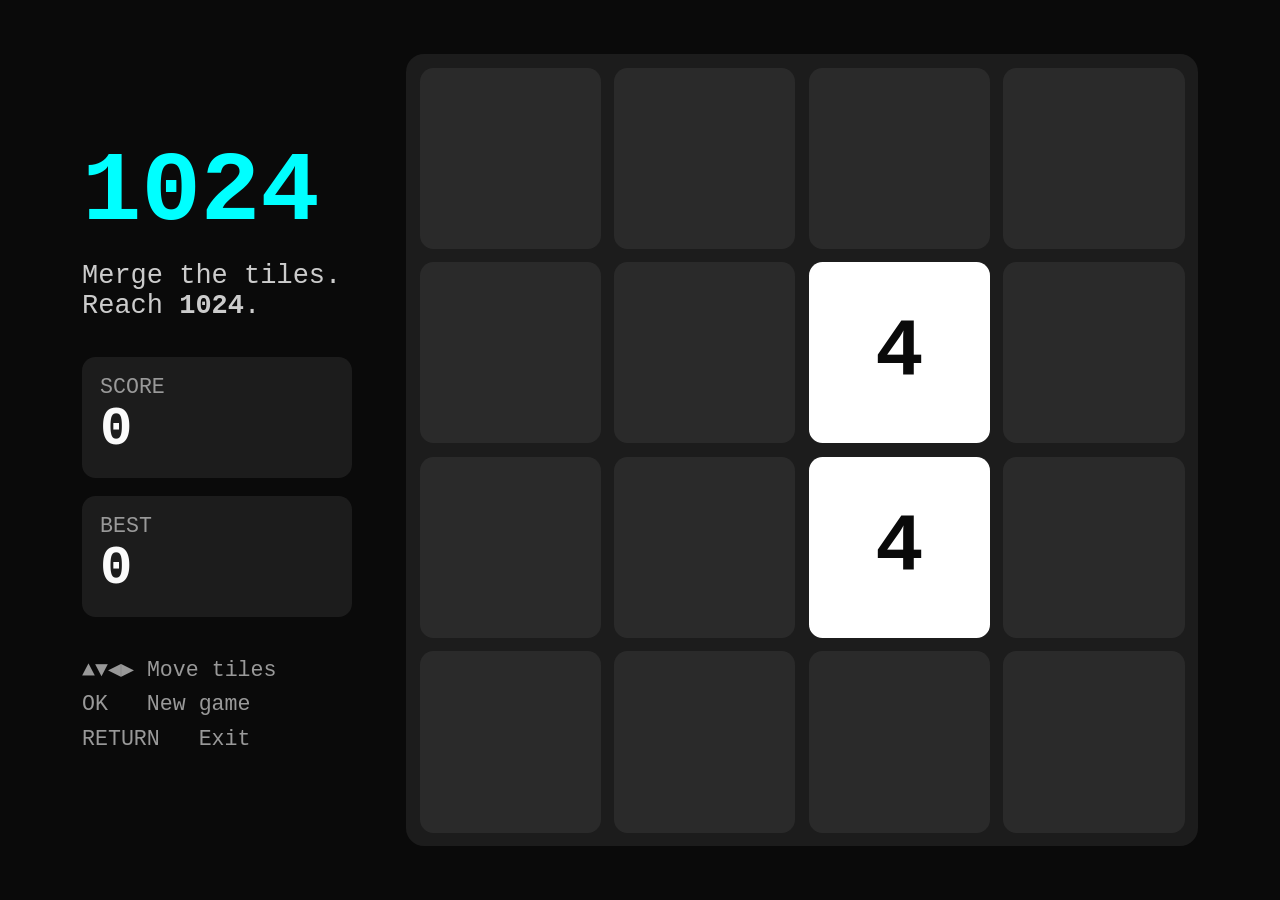
==== tizen/index.html @ dad3f527 "Add Samsung Tizen TV web app version of the game - tizen/: HTML/JS port of 1024 (remote-control keys" ====
<!DOCTYPE html>
<html lang="en">
<head>
<meta charset="utf-8">
<title>Game 1024</title>
<meta name="viewport" content="width=device-width, initial-scale=1">
<link rel="stylesheet" href="style.css">
</head>
<body>
<div id="app">
  <div id="side">
    <h1>1024</h1>
    <p class="tag">Merge the tiles. Reach <b>1024</b>.</p>
    <div class="box"><span>SCORE</span><strong id="score">0</strong></div>
    <div class="box"><span>BEST</span><strong id="best">0</strong></div>
    <p class="help">&#9650;&#9660;&#9664;&#9654; Move tiles<br>OK&nbsp;&nbsp; New game<br>RETURN&nbsp;&nbsp; Exit</p>
  </div>
  <div id="board"></div>
  <div id="overlay" class="hidden"><div><h2 id="ov-title"></h2><p id="ov-text"></p></div></div>
</div>
<script src="game.js"></script>
</body>
</html>
---- tizen/style.css ----
* { box-sizing: border-box; margin: 0; padding: 0; }
html, body { width: 100%; height: 100%; background: #0a0a0a; color: #fafafa;
  font-family: "Courier New", monospace; overflow: hidden; }
#app { position: relative; width: 100vw; height: 100vh; display: flex;
  align-items: center; justify-content: center; gap: 6vmin; }
#side { width: 30vmin; }
h1 { font-size: 11vmin; color: #00ffff; line-height: 1; }
.tag { font-size: 3vmin; margin: 2vmin 0 4vmin; color: #ccc; }
.box { background: #1c1c1c; border-radius: 1.5vmin; padding: 2vmin; margin-bottom: 2vmin; }
.box span { display: block; font-size: 2.4vmin; color: #999; }
.box strong { font-size: 6vmin; }
.help { margin-top: 4vmin; font-size: 2.4vmin; color: #999; line-height: 1.6; }
#board { width: 88vmin; height: 88vmin; background: #1c1c1c; border-radius: 2vmin;
  padding: 1.5vmin; display: grid; grid-template-columns: repeat(4, 1fr);
  grid-template-rows: repeat(4, 1fr); gap: 1.5vmin; }
.tile { border-radius: 1.5vmin; background: #2a2a2a; color: #0a0a0a; display: flex;
  align-items: center; justify-content: center; font-weight: bold; font-size: 9vmin; }
.tile.small { font-size: 7vmin; }
.tile.pop { animation: pop .15s ease-out; }
@keyframes pop { from { transform: scale(.6); } to { transform: scale(1); } }
.v1  { background:#00ffff; } .v2  { background:#ffffff; } .v3 { background:#e6e6e6; }
.v4  { background:#ff3b3b; } .v5  { background:#3bff3b; } .v6 { background:#ff7f00; }
.v7  { background:#4a6bff; color:#fff; } .v8 { background:#a020a0; color:#fff; }
.v9  { background:#ff00ff; } .v10 { background:#ffd700; } .v11 { background:#ffd700; }
#overlay { position: absolute; inset: 0; background: rgba(0,0,0,.75); display: flex;
  align-items: center; justify-content: center; text-align: center; }
#overlay > div { background: #ff7f00; padding: 6vmin 8vmin; border-radius: 3vmin; }
#overlay h2 { font-size: 7vmin; margin-bottom: 2vmin; white-space: pre; }
#overlay p { font-size: 3.4vmin; }
.hidden { display: none !important; }
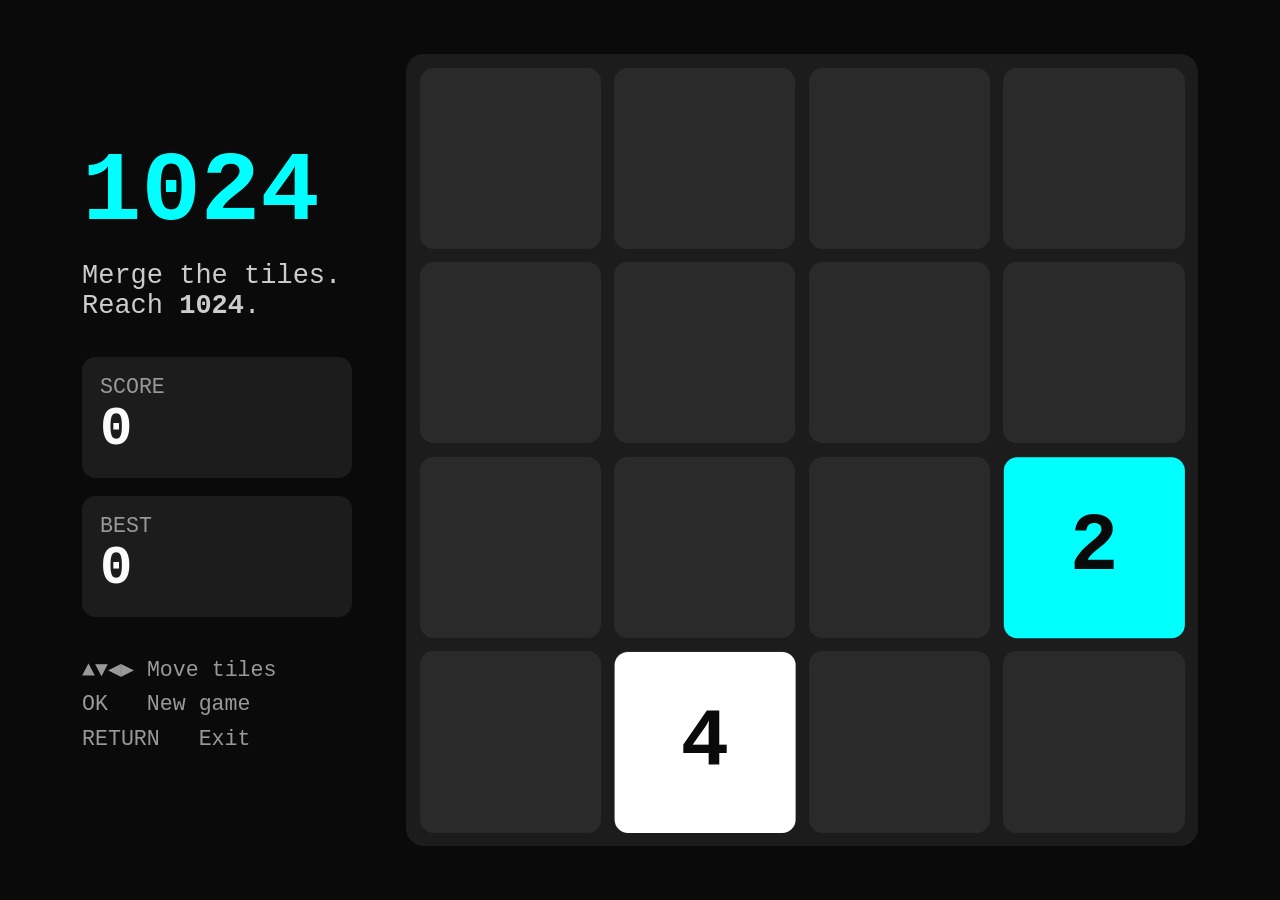
==== commit 00bd676e: "Add exit popup to Tizen app, set widget id, add Samsung app description Co-Authored-By: Claude Sonne" ====
--- a/tizen/index.html
+++ b/tizen/index.html
@@ -16,6 +16,7 @@
     <p class="help">&#9650;&#9660;&#9664;&#9654; Move tiles<br>OK&nbsp;&nbsp; New game<br>RETURN&nbsp;&nbsp; Exit</p>
   </div>
   <div id="board"></div>
+  <div id="exit" class="hidden"><div><h2>EXIT GAME?</h2><p>Press OK to exit.&nbsp;&nbsp;Press RETURN to go back.</p></div></div>
   <div id="overlay" class="hidden"><div><h2 id="ov-title"></h2><p id="ov-text"></p></div></div>
 </div>
 <script src="game.js"></script>
--- a/tizen/style.css
+++ b/tizen/style.css
@@ -10,21 +10,38 @@
 .box span { display: block; font-size: 2.4vmin; color: #999; }
 .box strong { font-size: 6vmin; }
 .help { margin-top: 4vmin; font-size: 2.4vmin; color: #999; line-height: 1.6; }
-#board { width: 88vmin; height: 88vmin; background: #1c1c1c; border-radius: 2vmin;
+#board { --cell: 20.125vmin; --step: 21.625vmin;
+  position: relative; width: 88vmin; height: 88vmin; background: #1c1c1c; border-radius: 2vmin;
   padding: 1.5vmin; display: grid; grid-template-columns: repeat(4, 1fr);
   grid-template-rows: repeat(4, 1fr); gap: 1.5vmin; }
-.tile { border-radius: 1.5vmin; background: #2a2a2a; color: #0a0a0a; display: flex;
+.cell { border-radius: 1.5vmin; background: #2a2a2a; }
+#tiles { position: absolute; left: 1.5vmin; top: 1.5vmin; width: 85vmin; height: 85vmin; }
+/* A tile is positioned with --r/--c; the transform transition makes it slide smoothly */
+.tile { position: absolute; left: 0; top: 0; width: var(--cell); height: var(--cell);
+  transform: translate(calc(var(--c) * var(--step)), calc(var(--r) * var(--step)));
+  transition: transform .12s ease-in-out; }
+.inner { width: 100%; height: 100%; border-radius: 1.5vmin; color: #0a0a0a; display: flex;
   align-items: center; justify-content: center; font-weight: bold; font-size: 9vmin; }
-.tile.small { font-size: 7vmin; }
-.tile.pop { animation: pop .15s ease-out; }
+.inner.small { font-size: 7vmin; }
+/* New tile appears after the slide has finished */
+.inner.pop { animation: pop .15s ease-out .12s backwards; }
 @keyframes pop { from { transform: scale(.6); } to { transform: scale(1); } }
-.v1  { background:#00ffff; } .v2  { background:#ffffff; } .v3 { background:#e6e6e6; }
-.v4  { background:#ff3b3b; } .v5  { background:#3bff3b; } .v6 { background:#ff7f00; }
-.v7  { background:#4a6bff; color:#fff; } .v8 { background:#a020a0; color:#fff; }
-.v9  { background:#ff00ff; } .v10 { background:#ffd700; } .v11 { background:#ffd700; }
-#overlay { position: absolute; inset: 0; background: rgba(0,0,0,.75); display: flex;
+:root { --c1:#00ffff; --c2:#ffffff; --c3:#e6e6e6; --c4:#ff3b3b; --c5:#3bff3b; --c6:#ff7f00;
+        --c7:#4a6bff; --c8:#a020a0; --c9:#ff00ff; --c10:#ffd700; --c11:#ffd700; }
+.v1  { background: var(--c1); }  .v2  { background: var(--c2); }  .v3  { background: var(--c3); }
+.v4  { background: var(--c4); }  .v5  { background: var(--c5); }  .v6  { background: var(--c6); }
+.v7  { background: var(--c7); color:#fff; }  .v8 { background: var(--c8); color:#fff; }
+.v9  { background: var(--c9); }  .v10 { background: var(--c10); } .v11 { background: var(--c11); }
+/* Merge: colour fades from the old tiles' colour to the new one, with a small pulse */
+.inner.merge { animation: merge .3s ease-out; }
+@keyframes merge {
+  0%   { background: var(--from); transform: scale(1); }
+  40%  { transform: scale(1.12); }
+  100% { transform: scale(1); }
+}
+#overlay, #exit { position: absolute; inset: 0; background: rgba(0,0,0,.75); display: flex;
   align-items: center; justify-content: center; text-align: center; }
-#overlay > div { background: #ff7f00; padding: 6vmin 8vmin; border-radius: 3vmin; }
-#overlay h2 { font-size: 7vmin; margin-bottom: 2vmin; white-space: pre; }
-#overlay p { font-size: 3.4vmin; }
+#overlay > div, #exit > div { background: #ff7f00; padding: 6vmin 8vmin; border-radius: 3vmin; }
+#overlay h2, #exit h2 { font-size: 7vmin; margin-bottom: 2vmin; white-space: pre; }
+#overlay p, #exit p { font-size: 3.4vmin; }
 .hidden { display: none !important; }
